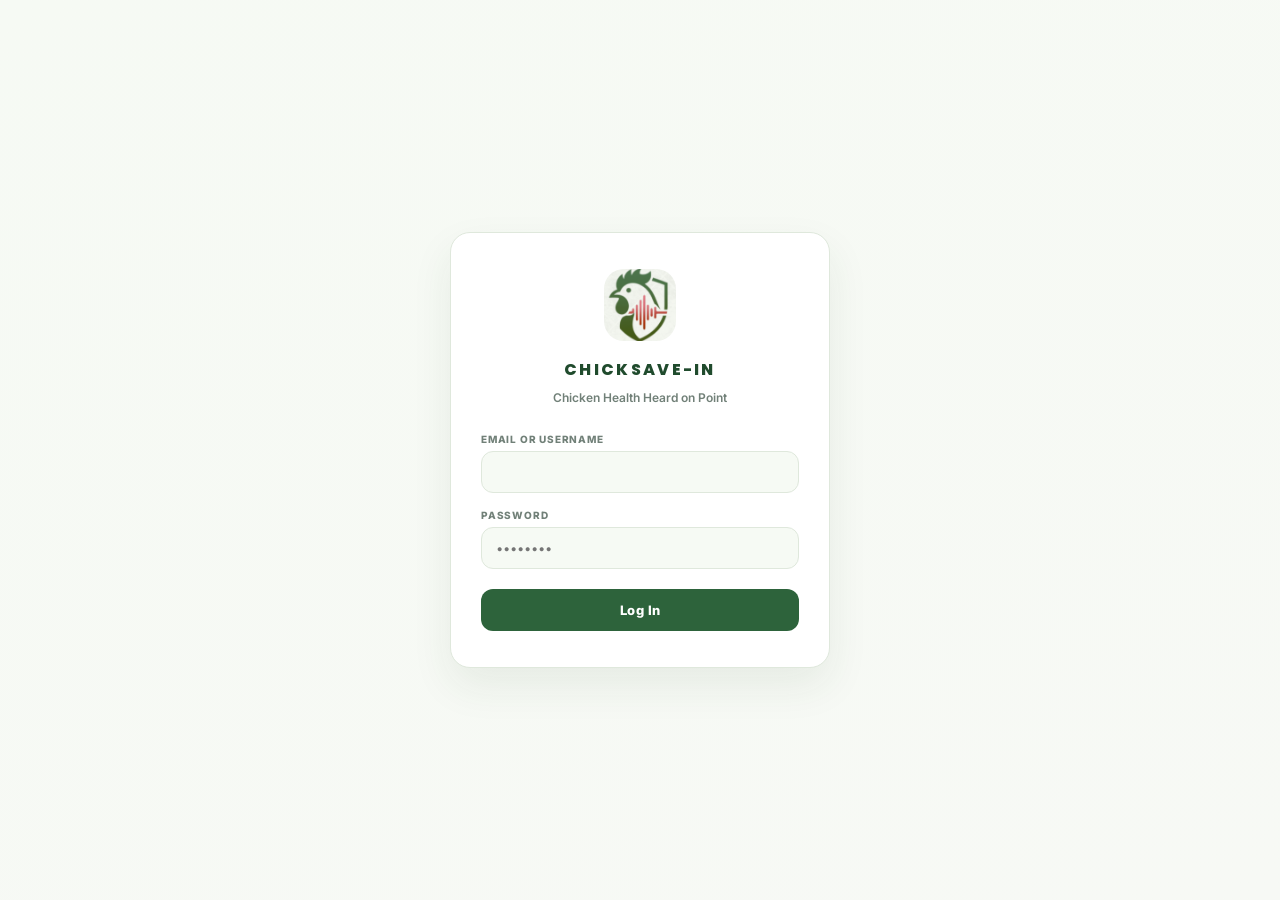
==== index.html @ 39fdee94 "fix folders" ====
<!DOCTYPE html>
<html lang="en">
<head>
  <meta charset="UTF-8">
  <meta name="viewport" content="width=device-width, initial-scale=1.0">
  <title>ChickPoint | Monitoring</title>
  <link rel="preconnect" href="https://fonts.googleapis.com">
  <link rel="preconnect" href="https://fonts.gstatic.com" crossorigin>
  <link href="https://fonts.googleapis.com/css2?family=Inter:wght@400;500;600;700;800&family=Poppins:wght@600;700;800&display=swap" rel="stylesheet">
  <link rel="stylesheet" href="style.css">
</head>
<body>
  <!-- LOGIN SCREEN: shown first. Submitting reveals the dashboard below. -->
  <div class="login-screen" id="loginScreen">
    <div class="login-card">
      <img class="login-logo" src="CHICKpoint.png" alt="ChickPoint logo">
      <div class="login-brand">CHICKSAVE-IN</div>
      <p class="login-tagline">Chicken Health Heard on Point</p>

      <form class="login-form" id="loginForm">
        <div class="login-field">
          <label class="login-label" for="loginEmail">Email or Username</label>
          <input class="login-input" type="text" id="loginEmail" autocomplete="username" required>
        </div>

        <div class="login-field">
          <label class="login-label" for="loginPassword">Password</label>
          <input class="login-input" type="password" id="loginPassword" placeholder="••••••••" autocomplete="current-password" required>
        </div>

        <button type="submit" class="login-button">Log In</button>
      </form>
    </div>
  </div>

  <div class="app hidden" id="appShell">
    <aside class="sidebar" id="sidebar">
      <div class="brand">
        <label class="brand-logo has-image" for="logoInput" title="Click to upload your own logo">
          <img id="logoPreview" src="CHICKpoint.png" alt="ChickSave-IN logo">
          <span id="logoPlaceholder">🐔</span>
        </label>  
        <input id="logoInput" type="file" accept="image/*" hidden>
        <div class="brand-copy">
          <div class="brand-name"><strong>CHICK</strong>POINT</div>
          <div class="brand-subtitle">Bioacoustic Monitoring</div>
        </div>
      </div>

      <div class="farm-card">
        <span class="online-dot"></span>
        <div>
          <small>MONITORING FARM</small>
          <strong>Von Jun Poultry Farm</strong>
        </div>
      </div>

      <nav class="navigation">
        <button class="nav-item active" data-page="monitoring">
          <span class="nav-icon">◉</span>
          <span>Live Monitoring</span>
        </button>
        <button class="nav-item" data-page="summary">
          <span class="nav-icon">▥</span>
          <span>Summary</span>
        </button>
      </nav>

      <div class="sidebar-bottom">
        <div class="system-status">
          <span class="status-dot"></span>
          <div>
            <strong>System online</strong>
            <small>Listening continuously</small>
          </div>
        </div>
      </div>
    </aside>

    <main class="main">
      <header class="topbar">
        <button class="mobile-menu" id="mobileMenu" aria-label="Open menu">☰</button>
        <div class="breadcrumbs">
          <span class="current-page" id="pageTitle">Live Monitoring</span>
          <span>/</span>
          <span>Von Jun Poultry Farm</span>
        </div>
        <div class="top-right">
          <span class="live-indicator"><span></span> LIVE</span>
        </div>
      </header>

      <section class="content">
        <!-- MODULE 1: LIVE MONITORING -->
        <section class="page active" id="monitoring">
          <div class="monitoring-head">
            <div>
              <p class="eyebrow">REAL-TIME BIOACOUSTIC MONITORING</p>
              <h1>Live Monitoring</h1>
            </div>
          </div>

          <!-- Empty on startup. Detection cards are inserted here every 5 seconds. -->
          <div class="alert-area" id="alertArea"></div>
        </section>

        <!-- MODULE 2: SUMMARY -->
        <section class="page" id="summary">
          <div class="summary-head">
            <div>
              <p class="eyebrow">REAL-TIME SUMMARY</p>
              <h1>Summary</h1>
              <p class="summary-subtitle">This report updates immediately whenever a detection is created or resolved.</p>
            </div>
          </div>

          <div class="summary-stats">
            <article class="summary-stat">
              <span>TOTAL DETECTIONS</span>
              <strong id="summaryDetections">0</strong>
              <small>Detected this session</small>
            </article>
            <article class="summary-stat">
              <span>ACTIVE ALERTS</span>
              <strong id="summaryActive">0</strong>
              <small>Awaiting resolution</small>
            </article>
            <article class="summary-stat">
              <span>RESOLVED</span>
              <strong id="summaryResolved">0</strong>
              <small>Marked resolved</small>
            </article>
            <article class="summary-stat">
              <span>AFFECTED COOPS</span>
              <strong id="summaryCoops">0</strong>
              <small>Unique coops detected</small>
            </article>
          </div>

          <article class="summary-card">
            <div class="card-heading">
              <div>
                <p class="eyebrow">LIVE REPORT</p>
                <h2>Real-Time Detection Trend</h2>
              </div>
              <span class="realtime-badge"><span></span> Updates automatically</span>
            </div>

            <div class="chart-wrap">
              <canvas id="riskChart"></canvas>
            </div>

            <div class="chart-legend">
              <div><span class="legend-line"></span> Cumulative detections</div>
              <div class="chart-note">Based on actual detection events in the current session.</div>
            </div>
          </article>

          <article class="summary-card">
            <div class="card-heading">
              <div>
                <p class="eyebrow">DETECTION HISTORY</p>
                <h2>Respiratory Distress Alerts</h2>
              </div>
            </div>
            <div class="history-list" id="summaryHistory"></div>
          </article>
        </section>
      </section>
    </main>
  </div>
  <!-- /#appShell -->

  <div class="toast" id="toast" role="status" aria-live="polite">
    <div class="toast-icon">!</div>
    <div>
      <strong id="toastTitle">Detection</strong>
      <small id="toastMessage">Respiratory distress pattern detected.</small>
    </div>
  </div>

  <script src="script.js"></script>
</body>
</html>
---- style.css ----
:root {
  --green-950: #173822;
  --green-900: #204b2d;
  --green-800: #2d633b;
  --green-700: #4d7e47;
  --green-600: #719958;
  --green-100: #edf5e9;
  --green-050: #f6faf4;
  --cream: #f7f9f5;
  --white: #ffffff;
  --text: #1f2a22;
  --muted: #718078;
  --line: #dfe8dc;
  --danger: #bd514a;
  --danger-bg: #fff0ee;
  --resolved: #4f7d4b;
  --resolved-bg: #edf6e9;
  --shadow: 0 18px 42px rgba(33, 72, 42, 0.08);
}

* { box-sizing: border-box; }
.hidden { display: none !important; }
html { scroll-behavior: smooth; }
body {
  margin: 0;
  min-height: 100vh;
  background: var(--cream);
  color: var(--text);
  font-family: Inter, system-ui, -apple-system, BlinkMacSystemFont, "Segoe UI", sans-serif;
}
button { font: inherit; cursor: pointer; }

.app { min-height: 100vh; display: flex; }

/* Sidebar */
.sidebar {
  width: 270px;
  position: fixed;
  inset: 0 auto 0 0;
  padding: 25px 16px;
  background: var(--white);
  border-right: 1px solid var(--line);
  display: flex;
  flex-direction: column;
  z-index: 30;
}
.brand {
  display: flex;
  align-items: center;
  gap: 11px;
  padding: 0 8px 25px;
}
.brand-logo {
  position: relative;
  width: 45px;
  height: 45px;
  border-radius: 14px;
  background: var(--green-100);
  display: grid;
  place-items: center;
  overflow: hidden;
  cursor: pointer;
  flex: 0 0 auto;
}
.brand-logo img {
  width: 100%;
  height: 100%;
  object-fit: cover;
  display: none;
}
.brand-logo.has-image img { display: block; }
.brand-logo.has-image #logoPlaceholder { display: none; }
#logoPlaceholder { font-size: 24px; line-height: 1; }
.brand-copy { min-width: 0; }
.brand-name {
  font-family: Poppins, sans-serif;
  font-weight: 800;
  font-size: 14px;
  letter-spacing: 2.3px;
  color: var(--green-900);
}
.brand-subtitle { font-size: 9px; color: var(--muted); margin-top: 3px; }

.farm-card {
  display: flex;
  align-items: center;
  gap: 11px;
  padding: 13px;
  border: 1px solid var(--line);
  background: var(--green-050);
  border-radius: 14px;
  margin-bottom: 23px;
}
.online-dot, .status-dot {
  width: 9px;
  height: 9px;
  background: #6aa052;
  border-radius: 50%;
  box-shadow: 0 0 0 4px #e0edd9;
  flex: 0 0 auto;
}
.farm-card small, .farm-card strong, .system-status strong, .system-status small { display: block; }
.farm-card small { font-size: 8px; letter-spacing: 1.1px; color: var(--muted); font-weight: 800; }
.farm-card strong { margin-top: 4px; font-size: 11px; }

.navigation { display: grid; gap: 6px; }
.nav-item {
  width: 100%;
  border: 0;
  background: transparent;
  color: #5d6860;
  display: flex;
  align-items: center;
  gap: 11px;
  padding: 13px;
  border-radius: 12px;
  font-size: 12px;
  font-weight: 700;
  text-align: left;
}
.nav-item:hover { background: #f5f8f3; }
.nav-item.active { color: var(--green-800); background: var(--green-100); }
.nav-icon { width: 19px; text-align: center; }
.sidebar-bottom { margin-top: auto; }
.system-status {
  display: flex;
  align-items: center;
  gap: 10px;
  padding: 13px;
  border-top: 1px solid var(--line);
}
.system-status strong { font-size: 10px; }
.system-status small { color: var(--muted); font-size: 8px; margin-top: 3px; }
.prototype-note { margin-top: 7px; color: #a0a8a2; font-size: 8px; text-align: center; }

/* Main / topbar */
.main { margin-left: 270px; width: calc(100% - 270px); min-width: 0; }
.topbar {
  height: 72px;
  background: rgba(255, 255, 255, 0.96);
  border-bottom: 1px solid var(--line);
  display: flex;
  align-items: center;
  justify-content: space-between;
  padding: 0 33px;
  position: sticky;
  top: 0;
  z-index: 20;
  backdrop-filter: blur(10px);
}
.breadcrumbs { display: flex; gap: 8px; font-size: 11px; color: #9aa39d; font-weight: 600; }
.breadcrumbs .current-page { color: var(--text); font-weight: 800; }
.top-right { display: flex; align-items: center; gap: 14px; }
.live-indicator {
  display: inline-flex;
  align-items: center;
  gap: 6px;
  color: var(--danger);
  font-size: 9px;
  font-weight: 800;
}
.live-indicator span { width: 6px; height: 6px; border-radius: 50%; background: var(--danger); animation: blink 1.2s infinite; }
@keyframes blink { 50% { opacity: .35; } }
.avatar { width: 35px; height: 35px; border-radius: 11px; display: grid; place-items: center; background: var(--green-800); color: white; font-size: 10px; font-weight: 800; }
.mobile-menu { display: none; border: 0; background: transparent; font-size: 20px; }

.content { width: min(1450px, 100%); margin: 0 auto; padding: 36px; }
.page { display: none; }
.page.active { display: block; }

/* Live monitoring: intentionally empty except title + detection cards */
.monitoring-head { margin-bottom: 24px; }
.eyebrow { margin: 0 0 7px; font-size: 9px; font-weight: 800; letter-spacing: 1.8px; color: var(--green-700); }
.monitoring-head h1, .summary-head h1 { margin: 0; font-family: Poppins, sans-serif; font-size: 31px; letter-spacing: -.7px; }
/* ================================
   SMALL HORIZONTAL DETECTION CARDS
================================ */

.alert-area {
    display: grid;
    grid-template-columns: repeat(auto-fit, minmax(320px, 1fr));
    gap: 10px;
    margin-bottom: 20px;
}

.detection-card {
    background: #ffffff;
    border: 1px solid #e7c3bf;
    border-left: 4px solid #bd514a;
    border-radius: 12px;
    box-shadow: 0 5px 16px rgba(33, 72, 42, 0.06);
    overflow: hidden;
    animation: alertIn 0.3s ease;
}

.detection-top-line {
    display: none;
}

.detection-body {
    padding: 13px 15px;
}

.detection-header {
    display: flex;
    align-items: center;
    justify-content: space-between;
    gap: 12px;
}

.detection-header > div:first-child {
    min-width: 0;
}

.detection-tag {
    display: inline-block;
    color: #bd514a;
    background: #fff0ee;
    border-radius: 7px;
    padding: 4px 7px;
    font-size: 7px;
    font-weight: 800;
}

.detection-body h3 {
    margin: 5px 0 2px;
    font-family: Poppins, sans-serif;
    font-size: 12px;
    line-height: 1.25;
}

.muted-text {
    color: #718078;
    font-size: 8px;
    line-height: 1.35;
}

.detection-details {
    display: flex;
    gap: 7px;
    margin-top: 9px;
}

.detection-detail {
    flex: 1;
    background: #fafcf9;
    border: 1px solid #edf1eb;
    border-radius: 8px;
    padding: 7px 9px;
}

.detection-detail span {
    display: block;
    color: #718078;
    font-size: 6px;
    letter-spacing: 0.6px;
    font-weight: 800;
}

.detection-detail strong {
    display: block;
    margin-top: 3px;
    font-size: 9px;
}

.detection-footer {
    border-top: 1px solid #edf1eb;
    padding: 8px 15px;
    display: flex;
    align-items: center;
    justify-content: space-between;
    gap: 8px;
}

.detection-footer span {
    color: #718078;
    font-size: 7px;
}

.resolve-button {
    border: 0;
    background: #2d633b;
    color: #ffffff;
    border-radius: 7px;
    padding: 7px 10px;
    font-size: 8px;
    font-weight: 800;
    white-space: nowrap;
}

.resolve-button:hover {
    background: #204b2d;
}

/* Summary */
.summary-head {
  display: flex;
  align-items: flex-end;
  justify-content: space-between;
  gap: 20px;
  margin-bottom: 24px;
}
.summary-subtitle { margin: 7px 0 0; color: var(--muted); font-size: 10px; }
.secondary-button {
  border: 1px solid var(--line);
  background: #fff;
  color: var(--green-800);
  border-radius: 10px;
  padding: 10px 12px;
  font-size: 9px;
  font-weight: 800;
}
.secondary-button:hover { background: var(--green-050); }
.summary-stats { display: grid; grid-template-columns: repeat(4, 1fr); gap: 15px; margin-bottom: 18px; }
.summary-stat { background: #fff; border: 1px solid var(--line); border-radius: 17px; padding: 17px; box-shadow: var(--shadow); }
.summary-stat span { color: var(--muted); font-size: 7px; letter-spacing: 1.2px; font-weight: 800; }
.summary-stat strong { display: block; margin-top: 5px; font-family: Poppins, sans-serif; font-size: 23px; }
.summary-stat small { display: block; margin-top: 3px; color: var(--muted); font-size: 8px; }
.summary-card { background: #fff; border: 1px solid var(--line); border-radius: 19px; box-shadow: var(--shadow); padding: 21px; margin-bottom: 18px; }
.card-heading { display: flex; align-items: flex-start; justify-content: space-between; gap: 15px; }
.summary-card h2 { margin: 0; font-family: Poppins, sans-serif; font-size: 17px; }
.realtime-badge { color: var(--green-800); background: var(--green-100); border-radius: 14px; padding: 7px 9px; font-size: 8px; font-weight: 800; white-space: nowrap; }
.realtime-badge span { display: inline-block; width: 5px; height: 5px; background: #68a257; border-radius: 50%; margin-right: 4px; }
.chart-wrap { height: 300px; margin-top: 16px; }
.chart-wrap canvas { width: 100%; height: 100%; display: block; }
.chart-legend { display: flex; align-items: center; justify-content: space-between; gap: 20px; margin-top: 8px; }
.chart-legend > div:first-child { display: flex; align-items: center; gap: 7px; color: var(--muted); font-size: 9px; }
.legend-line { width: 23px; height: 3px; background: var(--green-700); border-radius: 4px; }
.chart-note { color: var(--muted); font-size: 8px; text-align: right; }
.history-list { border: 1px solid var(--line); border-radius: 13px; overflow: hidden; margin-top: 15px; }
.history-item { display: grid; grid-template-columns: 1fr auto auto; gap: 14px; align-items: center; padding: 13px 14px; border-bottom: 1px solid var(--line); }
.history-item:last-child { border-bottom: 0; }
.history-main strong, .history-main small { display: block; }
.history-main strong { font-size: 10px; }
.history-main small { margin-top: 3px; color: var(--muted); font-size: 8px; }
.history-status { padding: 5px 7px; border-radius: 7px; font-size: 7px; font-weight: 800; }
.history-status.active { color: var(--danger); background: var(--danger-bg); }
.history-status.resolved { color: var(--resolved); background: var(--resolved-bg); }
.history-time { color: var(--muted); font-size: 8px; }
.empty-history { padding: 20px; color: var(--muted); font-size: 9px; }

/* Toast */
.toast {
  position: fixed;
  right: 24px;
  bottom: 24px;
  display: flex;
  align-items: center;
  gap: 10px;
  background: #fff;
  border: 1px solid #ebd6d3;
  border-radius: 13px;
  padding: 12px 14px;
  box-shadow: 0 18px 44px rgba(44,52,47,.15);
  transform: translateY(120px);
  opacity: 0;
  pointer-events: none;
  transition: .3s ease;
  z-index: 50;
}
.toast.show { transform: translateY(0); opacity: 1; }
.toast-icon { width: 29px; height: 29px; border-radius: 9px; background: var(--danger-bg); color: var(--danger); display: grid; place-items: center; font-weight: 800; }
.toast strong, .toast small { display: block; }
.toast strong { font-size: 9px; }
.toast small { margin-top: 3px; color: var(--muted); font-size: 8px; }

/* Login screen */
.login-screen {
  min-height: 100vh;
  width: 100%;
  display: flex;
  align-items: center;
  justify-content: center;
  padding: 24px;
  background: linear-gradient(160deg, var(--green-050), var(--cream));
}
.login-card {
  width: 100%;
  max-width: 380px;
  background: var(--white);
  border: 1px solid var(--line);
  border-radius: 20px;
  padding: 36px 30px;
  box-shadow: var(--shadow);
  text-align: center;
}
.login-logo {
  width: 72px;
  height: 72px;
  border-radius: 20px;
  object-fit: cover;
  display: block;
  margin: 0 auto 16px;
}
.login-brand {
  font-family: Poppins, sans-serif;
  font-weight: 800;
  font-size: 16px;
  letter-spacing: 2.3px;
  color: var(--green-900);
}
.login-tagline {
  margin: 8px 0 28px;
  color: var(--muted);
  font-size: 12px;
  font-weight: 600;
}
.login-form { display: grid; gap: 16px; text-align: left; }
.login-field { display: grid; gap: 6px; }
.login-label {
  font-size: 10px;
  font-weight: 800;
  letter-spacing: .8px;
  color: var(--muted);
  text-transform: uppercase;
}
.login-input {
  width: 100%;
  padding: 12px 14px;
  border-radius: 12px;
  border: 1px solid var(--line);
  background: var(--green-050);
  font: inherit;
  font-size: 13px;
  color: var(--text);
}
.login-input:focus { outline: none; border-color: var(--green-700); background: var(--white); }
.login-button {
  margin-top: 4px;
  padding: 13px;
  border: 0;
  border-radius: 12px;
  background: var(--green-800);
  color: white;
  font-weight: 800;
  font-size: 13px;
  letter-spacing: .5px;
}
.login-button:hover { background: var(--green-900); }
.login-note { margin: 20px 0 0; font-size: 10px; color: #a0a8a2; }

/* Responsive */
@media (max-width: 1100px) {
  .summary-stats { grid-template-columns: repeat(2, 1fr); }
}

@media (max-width: 820px) {
  .sidebar { transform: translateX(-100%); transition: .25s ease; }
  .sidebar.open { transform: translateX(0); }
  .main { width: 100%; margin-left: 0; }
  .mobile-menu { display: block; }
  .topbar { padding: 0 16px; }
  .content { padding: 24px 16px; }
  .detection-header { flex-direction: column; }
  .detection-time { align-self: flex-end; }
}

@media (max-width: 560px) {
  .breadcrumbs span:last-child { display: none; }
  .monitoring-head h1, .summary-head h1 { font-size: 26px; }
  .summary-head { align-items: flex-start; flex-direction: column; }
  .summary-stats { grid-template-columns: 1fr; }
  .detection-title-wrap { align-items: flex-start; }
  .detection-details { grid-template-columns: 1fr; }
  .detection-footer { flex-direction: column; align-items: stretch; }
  .resolve-button { width: 100%; }
  .chart-legend { flex-direction: column; align-items: flex-start; }
  .chart-note { text-align: left; }
  .history-item { grid-template-columns: 1fr auto; }
  .history-time { grid-column: 2; grid-row: 1; }
  .toast { left: 14px; right: 14px; bottom: 14px; }
  .login-card { padding: 28px 20px; }
  .login-logo { width: 60px; height: 60px; }
}
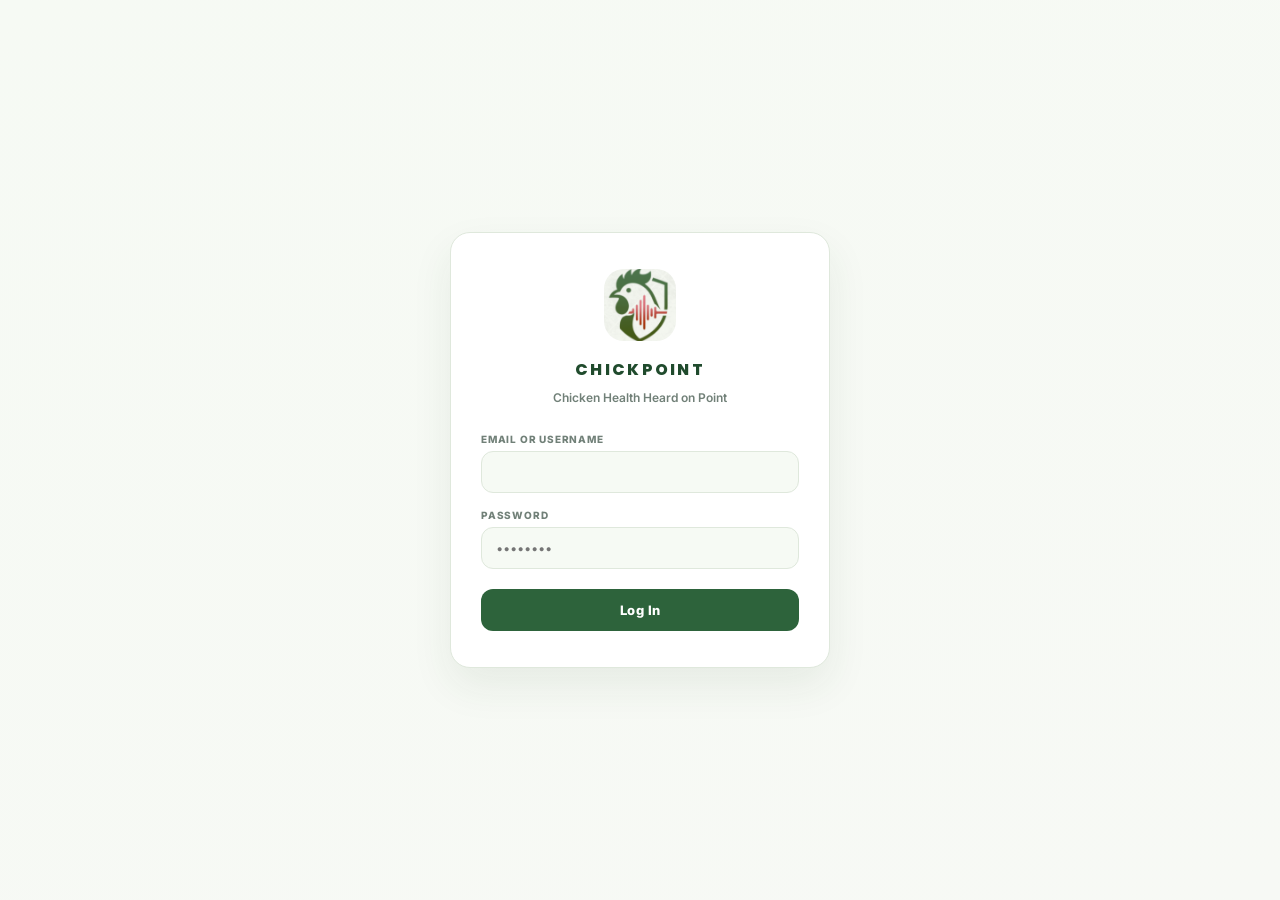
==== commit fd74973f: "changed name" ====
--- a/index.html
+++ b/index.html
@@ -14,7 +14,7 @@
   <div class="login-screen" id="loginScreen">
     <div class="login-card">
       <img class="login-logo" src="CHICKpoint.png" alt="ChickPoint logo">
-      <div class="login-brand">CHICKSAVE-IN</div>
+      <div class="login-brand">CHICKPOINT</div>
       <p class="login-tagline">Chicken Health Heard on Point</p>
 
       <form class="login-form" id="loginForm">
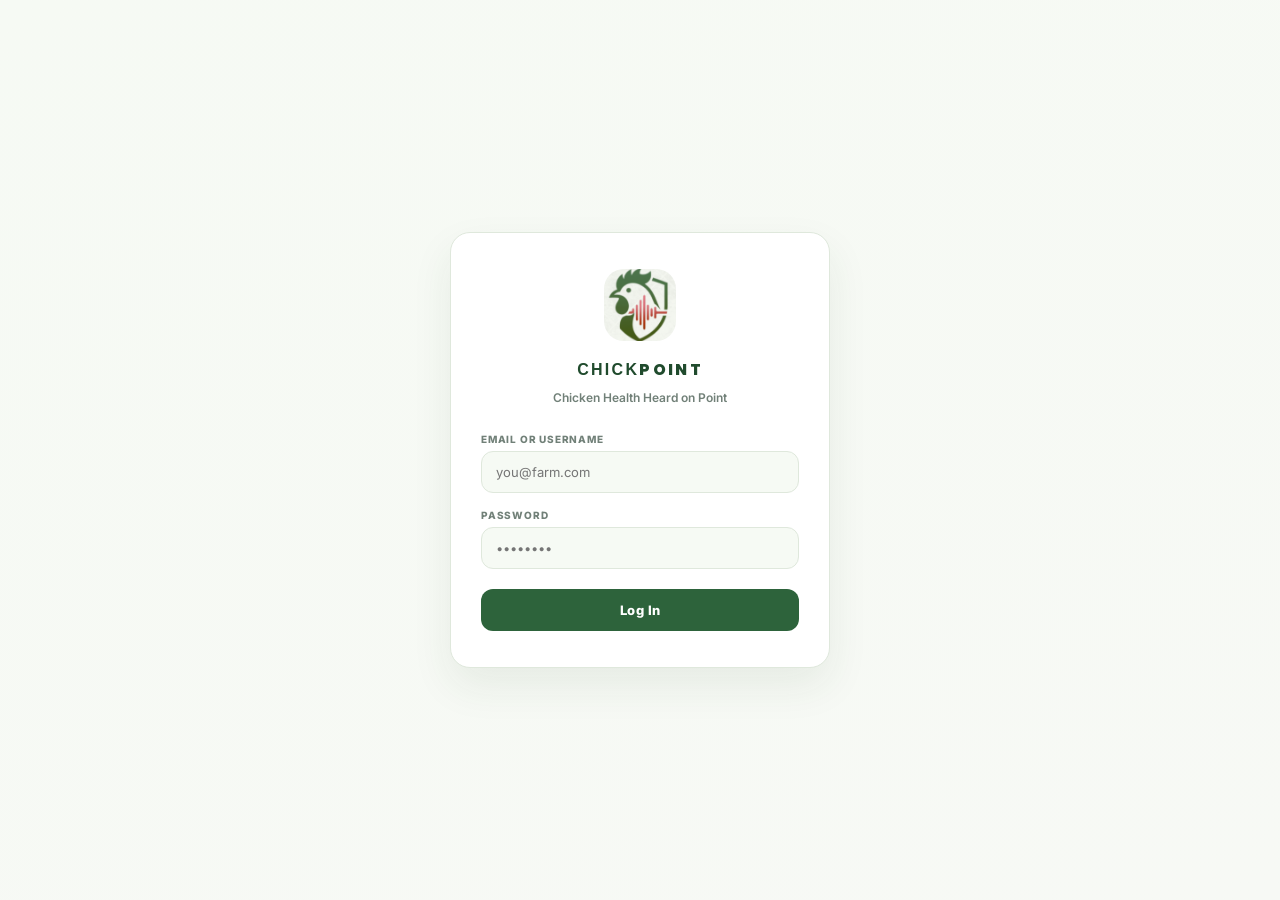
==== commit 45dd6fc5: "empty white space fixed" ====
--- a/index.html
+++ b/index.html
@@ -14,13 +14,13 @@
   <div class="login-screen" id="loginScreen">
     <div class="login-card">
       <img class="login-logo" src="CHICKpoint.png" alt="ChickPoint logo">
-      <div class="login-brand">CHICKPOINT</div>
+      <div class="login-brand"><strong>CHICK</strong>POINT</div>
       <p class="login-tagline">Chicken Health Heard on Point</p>
 
       <form class="login-form" id="loginForm">
         <div class="login-field">
           <label class="login-label" for="loginEmail">Email or Username</label>
-          <input class="login-input" type="text" id="loginEmail" autocomplete="username" required>
+          <input class="login-input" type="text" id="loginEmail" placeholder="you@farm.com" autocomplete="username" required>
         </div>
 
         <div class="login-field">
@@ -37,7 +37,7 @@
     <aside class="sidebar" id="sidebar">
       <div class="brand">
         <label class="brand-logo has-image" for="logoInput" title="Click to upload your own logo">
-          <img id="logoPreview" src="CHICKpoint.png" alt="ChickSave-IN logo">
+          <img id="logoPreview" src="CHICKpoint.png" alt="CHICKPOINT logo">
           <span id="logoPlaceholder">🐔</span>
         </label>  
         <input id="logoInput" type="file" accept="image/*" hidden>
@@ -112,6 +112,7 @@
               <h1>Summary</h1>
               <p class="summary-subtitle">This report updates immediately whenever a detection is created or resolved.</p>
             </div>
+            <button class="secondary-button" id="resetData">Reset session</button>
           </div>
 
           <div class="summary-stats">
--- a/style.css
+++ b/style.css
@@ -181,6 +181,35 @@
     grid-template-columns: repeat(auto-fit, minmax(320px, 1fr));
     gap: 10px;
     margin-bottom: 20px;
+}
+
+/* Empty state — shown when there are no active alerts */
+.empty-state {
+    grid-column: 1 / -1;
+    display: flex;
+    flex-direction: column;
+    align-items: center;
+    justify-content: center;
+    text-align: center;
+    padding: 64px 24px;
+    animation: alertIn 0.3s ease;
+}
+.empty-state-art {
+    margin-bottom: 20px;
+}
+.empty-state-title {
+    font-family: Poppins, sans-serif;
+    font-weight: 800;
+    font-size: 18px;
+    color: var(--green-900);
+    margin: 0 0 8px;
+}
+.empty-state-subtitle {
+    font-size: 13px;
+    color: var(--muted);
+    max-width: 320px;
+    margin: 0;
+    line-height: 1.5;
 }
 
 .detection-card {
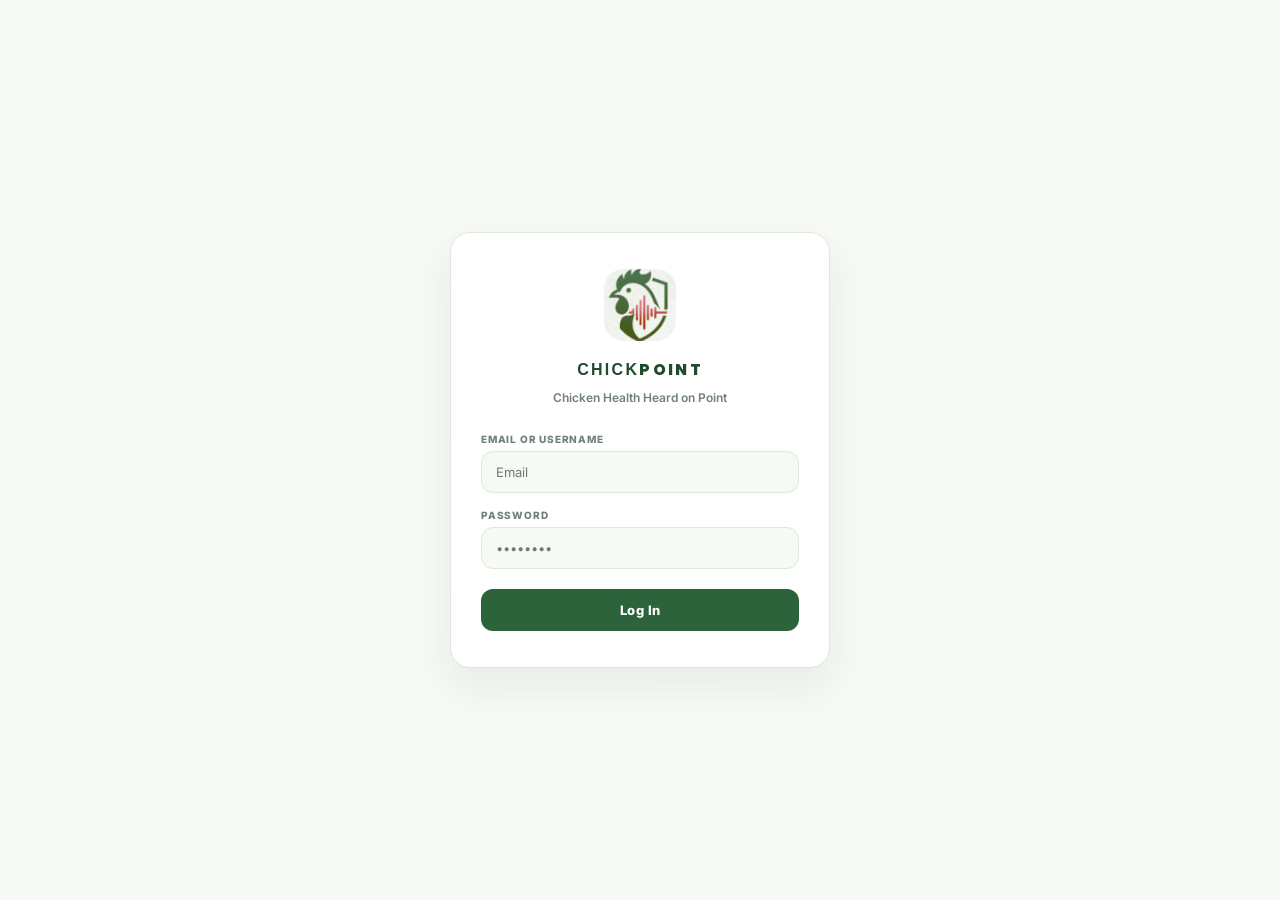
==== commit 8dca9aa9: "removed texts" ====
--- a/index.html
+++ b/index.html
@@ -20,7 +20,7 @@
       <form class="login-form" id="loginForm">
         <div class="login-field">
           <label class="login-label" for="loginEmail">Email or Username</label>
-          <input class="login-input" type="text" id="loginEmail" placeholder="you@farm.com" autocomplete="username" required>
+          <input class="login-input" type="text" id="loginEmail" placeholder="Email" autocomplete="username" required>
         </div>
 
         <div class="login-field">
